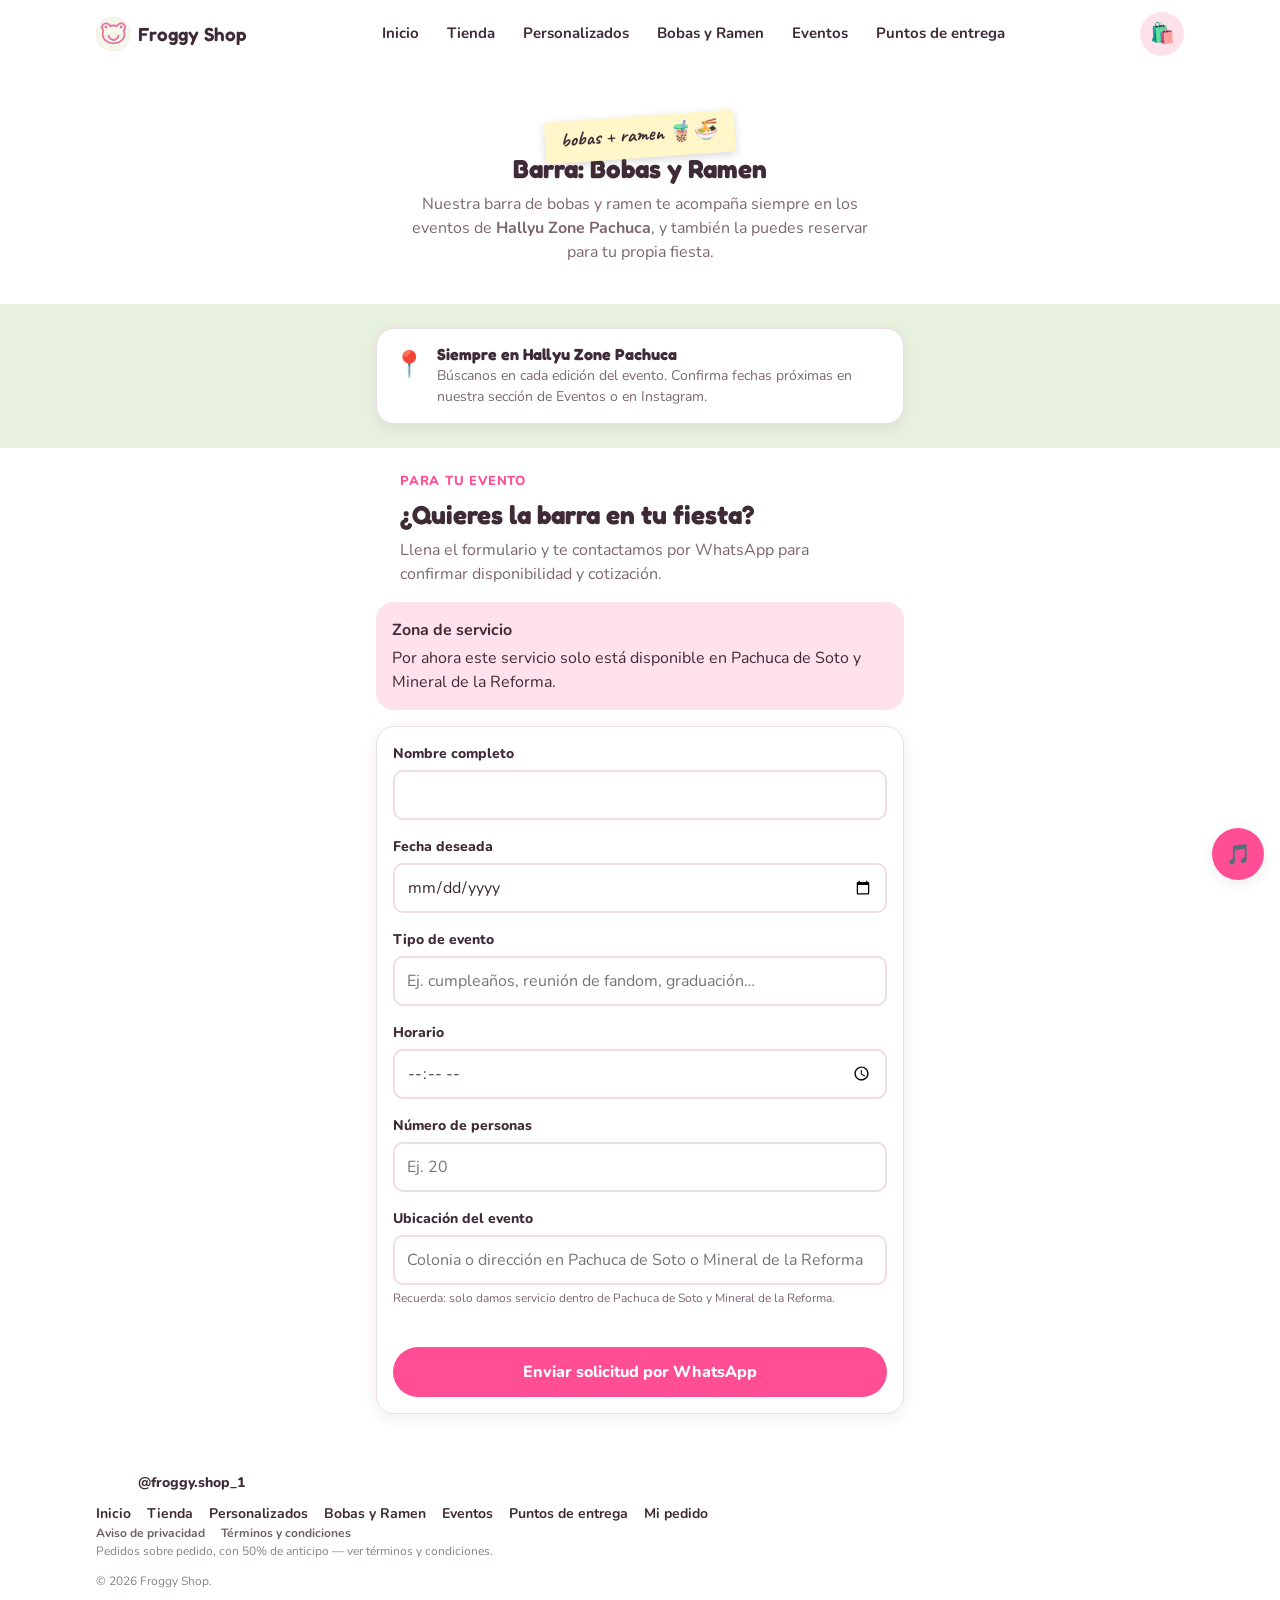
==== bobas-ramen.html @ 141c6e65 "Add files via upload" ====
<!DOCTYPE html>
<html lang="es">
<head>
<meta charset="UTF-8">
<meta name="viewport" content="width=device-width, initial-scale=1.0">
<title>Barra: Bobas y Ramen — Froggy Shop</title>
<meta name="description" content="La barra de Bobas y Ramen de Froggy Shop: siempre en los eventos de Hallyu Zone Pachuca, y disponible para tu fiesta en Pachuca de Soto y Mineral de la Reforma.">
<link rel="icon" href="assets/logo-froggyshop.jpeg">
<link rel="stylesheet" href="css/styles.css">
</head>
<body>

<header id="site-header"></header>

<main>
  <section class="section" style="padding-bottom: var(--space-4);">
    <div class="container app-width">
      <div class="hero__sticker-wrap" style="justify-content:center;">
        <span class="sticker">bobas + ramen 🧋🍜</span>
      </div>
      <div class="section-head">
        <h2>Barra: Bobas y Ramen</h2>
        <p>Nuestra barra de bobas y ramen te acompaña siempre en los eventos de <strong>Hallyu Zone Pachuca</strong>, y también la puedes reservar para tu propia fiesta.</p>
      </div>
    </div>
  </section>

  <section class="section section--mint" style="padding-top: var(--space-5); padding-bottom: var(--space-5);">
    <div class="container app-width">
      <div class="card" style="display:flex; gap: var(--space-3); align-items:flex-start;">
        <span style="font-size:26px;">📍</span>
        <div>
          <h3 style="font-size:16px; margin-bottom:2px;">Siempre en Hallyu Zone Pachuca</h3>
          <p style="margin:0; color:var(--ink-soft); font-size:14px;">Búscanos en cada edición del evento. Confirma fechas próximas en nuestra sección de <a href="eventos.html">Eventos</a> o en Instagram.</p>
        </div>
      </div>
    </div>
  </section>

  <section class="section" style="padding-top: var(--space-5);">
    <div class="container app-width">
      <div class="section-head" style="text-align:left; margin-bottom: var(--space-4);">
        <span class="eyebrow">Para tu evento</span>
        <h2>¿Quieres la barra en tu fiesta?</h2>
        <p>Llena el formulario y te contactamos por WhatsApp para confirmar disponibilidad y cotización.</p>
      </div>

      <div class="policy-callout" style="margin-bottom: var(--space-4);">
        <strong>Zona de servicio</strong>
        Por ahora este servicio solo está disponible en Pachuca de Soto y Mineral de la Reforma.
      </div>

      <form id="bobas-form" class="card" novalidate>
        <div class="form-field">
          <label for="b-name">Nombre completo</label>
          <input type="text" id="b-name" required autocomplete="name">
          <span class="error" id="err-b-name" hidden>Escribe tu nombre.</span>
        </div>

        <div class="form-field">
          <label for="b-date">Fecha deseada</label>
          <input type="date" id="b-date" required>
          <span class="error" id="err-b-date" hidden>Elige una fecha.</span>
        </div>

        <div class="form-field">
          <label for="b-event-type">Tipo de evento</label>
          <input type="text" id="b-event-type" placeholder="Ej. cumpleaños, reunión de fandom, graduación…">
        </div>

        <div class="form-field">
          <label for="b-time">Horario</label>
          <input type="time" id="b-time">
        </div>

        <div class="form-field">
          <label for="b-guests">Número de personas</label>
          <input type="number" id="b-guests" min="1" placeholder="Ej. 20">
        </div>

        <div class="form-field">
          <label for="b-location">Ubicación del evento</label>
          <input type="text" id="b-location" placeholder="Colonia o dirección en Pachuca de Soto o Mineral de la Reforma" required>
          <span class="error" id="err-b-location" hidden>Cuéntanos dónde será tu evento.</span>
          <p class="hint">Recuerda: solo damos servicio dentro de Pachuca de Soto y Mineral de la Reforma.</p>
        </div>

        <button type="submit" class="btn btn--primary btn--block" style="margin-top: var(--space-3);">Enviar solicitud por WhatsApp</button>
      </form>
    </div>
  </section>
</main>

<footer id="site-footer"></footer>

<script src="js/config.js"></script>
<script src="js/products.js"></script>
<script src="js/events.js"></script>
<script src="js/delivery.js"></script>
<script src="js/cart.js"></script>
<script src="js/ui.js"></script>
<script src="js/orders.js"></script>
<script>
  document.addEventListener("DOMContentLoaded", () => {
    UI.renderHeader("bobas-ramen");
    UI.renderFooter();
    document.getElementById("bobas-form").addEventListener("submit", handleSubmit);
  });

  function toggleFieldError(inputId, errorId, show) {
    document.getElementById(inputId).classList.toggle("has-error", show);
    document.getElementById(errorId).hidden = !show;
  }

  function handleSubmit(e) {
    e.preventDefault();
    const name = document.getElementById("b-name").value.trim();
    const date = document.getElementById("b-date").value;
    const location = document.getElementById("b-location").value.trim();

    let valid = true;
    toggleFieldError("b-name", "err-b-name", name.length === 0);
    if (name.length === 0) valid = false;

    toggleFieldError("b-date", "err-b-date", date.length === 0);
    if (date.length === 0) valid = false;

    toggleFieldError("b-location", "err-b-location", location.length === 0);
    if (location.length === 0) valid = false;

    if (!valid) return;

    const eventType = document.getElementById("b-event-type").value.trim();
    const time = document.getElementById("b-time").value;
    const guests = document.getElementById("b-guests").value;

    const lines = [];
    lines.push("Hola Froggy Shop, quiero reservar la barra de Bobas y Ramen para mi evento.");
    lines.push("");
    lines.push(`Nombre: ${name}`);
    lines.push(`Fecha deseada: ${date}`);
    if (eventType) lines.push(`Tipo de evento: ${eventType}`);
    if (time) lines.push(`Horario: ${time}`);
    if (guests) lines.push(`Número de personas: ${guests}`);
    lines.push(`Ubicación: ${location}`);
    lines.push("");
    lines.push("Quedo al pendiente de la disponibilidad y cotización.");

    window.open(OrdersAPI.whatsappUrl(lines.join("\n")), "_blank");
  }
</script>
</body>
</html>
---- css/styles.css ----
/* =========================================================
   FROGGY SHOP — SISTEMA DE DISEÑO
   Kawaii + boutique + K-Pop + limpio + moderno
   Mobile-first (320 / 360 / 390 / 430 → tablet → desktop)
   ========================================================= */

@import url('https://fonts.googleapis.com/css2?family=Fredoka:wght@500;600;700&family=Nunito:wght@400;600;700;800&family=Caveat:wght@600;700&display=swap');

:root{
  /* ---- Paleta (rosa dominante, verde-crema secundario) ---- */
  --pink-soft:   #FFE1EC;
  --pink:        #FF9FC4;
  --pink-strong: #FF4E93;
  --cream:       #FBF8EC;
  --mint:        #E7F1DE;
  --white:       #FFFFFF;
  --ink:         #3E2B36;
  --ink-soft:    #7C6672;
  --line:        #F0DCE4;
  --success:     #5E9E6C;
  --warn:        #C97A2B;

  /* ---- Tipografía ---- */
  --font-display: 'Fredoka', system-ui, sans-serif;
  --font-body:    'Nunito', system-ui, sans-serif;
  --font-note:    'Caveat', cursive;

  /* ---- Espaciado ---- */
  --space-1: 4px;
  --space-2: 8px;
  --space-3: 12px;
  --space-4: 16px;
  --space-5: 24px;
  --space-6: 32px;
  --space-7: 48px;
  --space-8: 64px;

  /* ---- Forma ---- */
  --radius-s: 10px;
  --radius-m: 18px;
  --radius-l: 28px;
  --radius-pill: 999px;

  /* ---- Sombra suave (evitar sombras pesadas) ---- */
  --shadow-card: 0 4px 14px rgba(62, 43, 54, 0.08);
  --shadow-sticker: 0 3px 8px rgba(62, 43, 54, 0.18);

  --max-content: 480px; /* ancho "de app" centrado en pantallas grandes para lo mobile-first */
  --max-wide: 1120px;
}

*{ box-sizing: border-box; }
html{ -webkit-text-size-adjust: 100%; }
body{
  margin: 0;
  font-family: var(--font-body);
  color: var(--ink);
  background: var(--white);
  line-height: 1.5;
  overflow-x: hidden;
  -webkit-font-smoothing: antialiased;
}
img{ max-width: 100%; display: block; }
a{ color: inherit; text-decoration: none; }
button{ font-family: inherit; }
h1,h2,h3{ font-family: var(--font-display); margin: 0 0 var(--space-2); line-height: 1.15; }
p{ margin: 0 0 var(--space-3); }
ul{ margin: 0; padding: 0; list-style: none; }

/* Foco visible siempre (accesibilidad) */
:focus-visible{
  outline: 3px solid var(--pink-strong);
  outline-offset: 2px;
  border-radius: 4px;
}

@media (prefers-reduced-motion: reduce){
  *{ animation-duration: 0.001ms !important; transition-duration: 0.001ms !important; }
}

/* ---------- Utilidades de layout ---------- */
.container{
  width: 100%;
  max-width: var(--max-wide);
  margin: 0 auto;
  padding: 0 var(--space-4);
}
.app-width{
  width: 100%;
  max-width: 560px;
  margin: 0 auto;
}
.section{
  padding: var(--space-7) var(--space-4);
}
.section--cream{ background: var(--cream); }
.section--mint{ background: var(--mint); }
.section--pink{ background: var(--pink-soft); }
.eyebrow{
  font-family: var(--font-body);
  font-weight: 800;
  font-size: 13px;
  letter-spacing: .06em;
  text-transform: uppercase;
  color: var(--pink-strong);
  margin-bottom: var(--space-2);
  display: block;
}
.section-head{
  text-align: center;
  max-width: 480px;
  margin: 0 auto var(--space-5);
}
.section-head h2{ font-size: 26px; }
.section-head p{ color: var(--ink-soft); margin-bottom: 0; }

/* ---------- Header ---------- */
.site-header{
  position: sticky;
  top: 0;
  z-index: 50;
  background: rgba(255,255,255,0.94);
  backdrop-filter: blur(6px);
  border-bottom: 1px solid var(--line);
}
.site-header__bar{
  max-width: var(--max-wide);
  margin: 0 auto;
  display: flex;
  align-items: center;
  justify-content: space-between;
  padding: var(--space-3) var(--space-4);
  gap: var(--space-3);
}
.brand{
  display: flex;
  align-items: center;
  gap: var(--space-2);
  font-family: var(--font-display);
  font-weight: 600;
  font-size: 19px;
  color: var(--ink);
}
.brand__mark{
  width: 34px; height: 34px;
  border-radius: var(--radius-pill);
  background: var(--pink);
  display: flex; align-items: center; justify-content: center;
  font-size: 18px;
  flex-shrink: 0;
}
.header-actions{ display: flex; align-items: center; gap: var(--space-2); }
.icon-btn{
  position: relative;
  width: 44px; height: 44px;
  display: flex; align-items: center; justify-content: center;
  border-radius: var(--radius-pill);
  background: var(--pink-soft);
  border: none;
  font-size: 20px;
  cursor: pointer;
}
.icon-btn__badge{
  position: absolute;
  top: -2px; right: -2px;
  min-width: 18px; height: 18px;
  padding: 0 4px;
  border-radius: var(--radius-pill);
  background: var(--pink-strong);
  color: white;
  font-size: 11px;
  font-weight: 800;
  display: flex; align-items: center; justify-content: center;
  border: 2px solid var(--white);
}
.nav-desktop{ display: none; gap: var(--space-5); font-weight: 700; font-size: 15px; }
.nav-desktop a{ padding: 6px 2px; border-bottom: 2px solid transparent; }
.nav-desktop a:hover{ border-color: var(--pink-strong); }

.mobile-menu{
  display: none;
  flex-direction: column;
  background: var(--white);
  border-bottom: 1px solid var(--line);
  padding: var(--space-2) var(--space-4) var(--space-4);
}
.mobile-menu.is-open{ display: flex; }
.mobile-menu a{
  padding: var(--space-3) var(--space-2);
  font-weight: 700;
  border-bottom: 1px solid var(--line);
}
.menu-toggle{ display: flex; }

@media (min-width: 860px){
  .nav-desktop{ display: flex; }
  .menu-toggle{ display: none; }
  .mobile-menu{ display: none !important; }
}

/* ---------- Botones ---------- */
.btn{
  display: inline-flex;
  align-items: center;
  justify-content: center;
  gap: var(--space-2);
  min-height: 50px;
  padding: 0 var(--space-5);
  border-radius: var(--radius-pill);
  font-family: var(--font-body);
  font-weight: 800;
  font-size: 16px;
  border: 2px solid transparent;
  cursor: pointer;
  text-align: center;
  transition: transform .12s ease, opacity .12s ease;
  width: 100%;
}
.btn:active{ transform: scale(0.98); }
@media (min-width: 480px){ .btn{ width: auto; } }
.btn--primary{ background: var(--pink-strong); color: var(--white); }
.btn--secondary{ background: var(--white); color: var(--pink-strong); border-color: var(--pink-strong); }
.btn--ghost{ background: transparent; color: var(--ink); border-color: var(--line); }
.btn--whatsapp{ background: #3FBE5D; color: var(--white); }
.btn--block{ width: 100%; }
.btn--sm{ min-height: 40px; padding: 0 var(--space-4); font-size: 14px; }
.btn[disabled]{ opacity: .5; cursor: not-allowed; }

/* ---------- Sticker / nota estilo scrapbook (elemento de firma) ---------- */
.sticker{
  display: inline-block;
  font-family: var(--font-note);
  font-weight: 700;
  font-size: 20px;
  color: var(--ink);
  background: #FFF6C9;
  padding: 4px 16px 8px;
  border-radius: 4px;
  box-shadow: var(--shadow-sticker);
  transform: rotate(-4deg);
}
.sticker--pink{ background: var(--pink-soft); }
.sticker--mint{ background: var(--mint); }

/* ---------- Chips de categoría ---------- */
.chip-row{
  display: flex;
  gap: var(--space-2);
  overflow-x: auto;
  padding: var(--space-1) 0 var(--space-2);
  scrollbar-width: none;
}
.chip-row::-webkit-scrollbar{ display: none; }
.chip{
  flex-shrink: 0;
  padding: 10px 18px;
  border-radius: var(--radius-pill);
  background: var(--white);
  border: 2px solid var(--line);
  font-weight: 800;
  font-size: 14px;
  white-space: nowrap;
  cursor: pointer;
}
.chip.is-active, .chip:hover{ background: var(--pink-strong); color: var(--white); border-color: var(--pink-strong); }

/* ---------- Grid de productos ---------- */
.product-grid{
  display: grid;
  grid-template-columns: repeat(2, 1fr);
  gap: var(--space-4);
}
@media (min-width: 700px){ .product-grid{ grid-template-columns: repeat(3, 1fr); } }
@media (min-width: 1000px){ .product-grid{ grid-template-columns: repeat(4, 1fr); } }

.product-card{
  background: var(--white);
  border-radius: var(--radius-m);
  border: 1px solid var(--line);
  overflow: hidden;
  display: flex;
  flex-direction: column;
  box-shadow: var(--shadow-card);
}
.product-card__media{ position: relative; aspect-ratio: 1 / 1; background: var(--mint); overflow: hidden; }
.product-card__media img{ width: 100%; height: 100%; object-fit: cover; }
.product-card__badge{
  position: absolute; top: 8px; left: 8px;
  background: var(--pink-strong); color: white;
  font-size: 11px; font-weight: 800;
  padding: 4px 10px; border-radius: var(--radius-pill);
}
.product-card__body{ padding: var(--space-3); display: flex; flex-direction: column; gap: 4px; flex: 1; }
.product-card__cat{ font-size: 11px; font-weight: 800; letter-spacing: .04em; text-transform: uppercase; color: var(--ink-soft); }
.product-card__name{ font-family: var(--font-display); font-weight: 600; font-size: 16px; }
.product-card__price{ font-weight: 800; color: var(--pink-strong); font-size: 15px; margin-top: auto; }
.product-card__min{ font-size: 12px; color: var(--ink-soft); }

/* ---------- Placeholder de foto (cuando no hay fotografía real) ---------- */
.photo-placeholder{
  width: 100%; height: 100%;
  display: flex; flex-direction: column; align-items: center; justify-content: center;
  gap: 4px;
  background: repeating-linear-gradient(135deg, var(--mint), var(--mint) 10px, #DEEBD3 10px, #DEEBD3 20px);
  color: var(--ink-soft);
  text-align: center;
  padding: var(--space-2);
}
.photo-placeholder__icon{ font-size: 28px; }
.photo-placeholder__label{ font-size: 11px; font-weight: 800; text-transform: uppercase; letter-spacing: .03em; }

/* ---------- Hero ---------- */
.hero{
  padding: var(--space-6) var(--space-4) var(--space-7);
  background: linear-gradient(180deg, var(--pink-soft) 0%, var(--white) 100%);
  position: relative;
}
.hero__inner{ max-width: var(--max-wide); margin: 0 auto; display: flex; flex-direction: column; gap: var(--space-5); align-items: center; text-align: center; }
.hero__sticker-wrap{ display: flex; justify-content: center; margin-bottom: -4px; }
.hero h1{ font-size: 32px; max-width: 340px; }
.hero p.lead{ color: var(--ink-soft); font-size: 16px; max-width: 320px; }
.hero__actions{ display: flex; flex-direction: column; gap: var(--space-3); width: 100%; max-width: 320px; }
.hero__media{
  width: 100%; max-width: 340px;
  aspect-ratio: 4/3;
  border-radius: var(--radius-l);
  overflow: hidden;
  box-shadow: var(--shadow-card);
}
@media (min-width: 860px){
  .hero__inner{ flex-direction: row; text-align: left; align-items: center; }
  .hero__text{ flex: 1; }
  .hero__sticker-wrap{ justify-content: flex-start; }
  .hero h1{ max-width: 480px; }
  .hero p.lead{ max-width: 420px; }
  .hero__actions{ flex-direction: row; max-width: none; }
  .hero__media{ flex: 1; max-width: 420px; }
}

/* ---------- Banner (personalizados / eventos) ---------- */
.banner{
  border-radius: var(--radius-l);
  padding: var(--space-6) var(--space-5);
  display: flex;
  flex-direction: column;
  gap: var(--space-3);
  align-items: flex-start;
}
.banner--pink{ background: var(--pink-strong); color: var(--white); }
.banner--mint{ background: var(--mint); color: var(--ink); }
.banner h3{ font-size: 22px; }
.banner p{ opacity: .9; }

/* ---------- Info de entrega / footer strip ---------- */
.info-strip{
  display: grid;
  gap: var(--space-4);
  grid-template-columns: 1fr;
}
@media (min-width: 700px){ .info-strip{ grid-template-columns: repeat(3, 1fr); } }
.info-card{
  background: var(--white);
  border: 1px solid var(--line);
  border-radius: var(--radius-m);
  padding: var(--space-4);
  display: flex;
  gap: var(--space-3);
  align-items: flex-start;
}
.info-card__icon{ font-size: 22px; }
.info-card h4{ font-size: 15px; margin: 0 0 2px; }
.info-card p{ font-size: 13px; color: var(--ink-soft); margin: 0; }

/* ---------- Footer ---------- */
.site-footer{
  background: var(--ink);
  color: #F3E6EC;
  padding: var(--space-6) var(--space-4) var(--space-5);
}
.site-footer .container{ display: flex; flex-direction: column; gap: var(--space-4); }
.site-footer a{ color: #F3E6EC; }
.footer-links{ display: flex; flex-wrap: wrap; gap: var(--space-4); font-weight: 700; font-size: 14px; }
.footer-note{ font-size: 12px; opacity: .6; }
.social-pill{
  display: inline-flex; align-items: center; gap: 8px;
  background: rgba(255,255,255,0.08);
  padding: 10px 16px; border-radius: var(--radius-pill);
  font-weight: 800; font-size: 14px; width: fit-content;
}

/* ---------- Formularios ---------- */
.form-field{ margin-bottom: var(--space-4); display: flex; flex-direction: column; gap: 6px; }
.form-field label{ font-weight: 800; font-size: 14px; }
.form-field .hint{ font-size: 12px; color: var(--ink-soft); margin-top: -2px; }
.form-field .error{ font-size: 13px; color: #C23B5A; font-weight: 700; }
input, select, textarea{
  min-height: 50px;
  padding: 0 var(--space-3);
  border-radius: var(--radius-s);
  border: 2px solid var(--line);
  font-family: var(--font-body);
  font-size: 16px;
  color: var(--ink);
  background: var(--white);
  width: 100%;
}
textarea{ min-height: 100px; padding: var(--space-3); resize: vertical; }
input:focus, select:focus, textarea:focus{ border-color: var(--pink-strong); }
input.has-error, select.has-error, textarea.has-error{ border-color: #C23B5A; }
.radio-row{ display: flex; gap: var(--space-3); flex-wrap: wrap; }
.radio-card{
  flex: 1;
  min-width: 140px;
  border: 2px solid var(--line);
  border-radius: var(--radius-m);
  padding: var(--space-3);
  display: flex; align-items: center; gap: var(--space-2);
  cursor: pointer;
  font-weight: 700;
}
.radio-card input{ width: auto; min-height: auto; accent-color: var(--pink-strong); }
.radio-card.is-selected{ border-color: var(--pink-strong); background: var(--pink-soft); }

/* ---------- Cantidad ---------- */
.qty-control{ display: flex; align-items: center; gap: var(--space-3); }
.qty-btn{
  width: 40px; height: 40px;
  border-radius: var(--radius-pill);
  border: 2px solid var(--line);
  background: var(--white);
  font-size: 18px; font-weight: 800;
  cursor: pointer;
  display: flex; align-items: center; justify-content: center;
}
.qty-value{ min-width: 44px; text-align: center; font-weight: 800; font-size: 17px; }

/* ---------- Estados ---------- */
.empty-state{
  text-align: center;
  padding: var(--space-7) var(--space-4);
  color: var(--ink-soft);
}
.empty-state__icon{ font-size: 42px; display: block; margin-bottom: var(--space-3); }
.empty-state h3{ color: var(--ink); font-size: 18px; }
.loading-state{ text-align: center; padding: var(--space-6); color: var(--ink-soft); font-weight: 700; }
.error-state{ text-align: center; padding: var(--space-6); color: #C23B5A; font-weight: 700; }

/* ---------- Tarjetas de resumen / pedido ---------- */
.order-line{
  display: flex;
  gap: var(--space-3);
  padding: var(--space-3) 0;
  border-bottom: 1px solid var(--line);
}
.order-line__media{ width: 64px; height: 64px; border-radius: var(--radius-s); overflow: hidden; flex-shrink: 0; background: var(--mint); }
.order-line__media img{ width: 100%; height: 100%; object-fit: cover; }
.order-line__info{ flex: 1; min-width: 0; }
.order-line__name{ font-weight: 800; font-size: 15px; }
.order-line__meta{ font-size: 13px; color: var(--ink-soft); }
.order-line__actions{ display: flex; align-items: center; justify-content: space-between; margin-top: 6px; }
.link-remove{ font-size: 13px; font-weight: 800; color: #C23B5A; background: none; border: none; cursor: pointer; padding: 8px 0; }

.summary-row{ display: flex; justify-content: space-between; padding: 6px 0; font-size: 15px; }
.summary-row--total{ font-weight: 800; font-size: 18px; border-top: 2px solid var(--line); margin-top: var(--space-2); padding-top: var(--space-3); }
.summary-note{
  background: var(--mint);
  border-radius: var(--radius-s);
  padding: var(--space-3);
  font-size: 13px;
  color: var(--ink-soft);
  margin-top: var(--space-3);
}

/* ---------- Barra flotante inferior (mobile) ---------- */
.sticky-cta{
  position: sticky;
  bottom: 0;
  z-index: 40;
  background: var(--white);
  border-top: 1px solid var(--line);
  padding: var(--space-3) var(--space-4);
  padding-bottom: max(var(--space-3), env(safe-area-inset-bottom));
}

/* ---------- Badges de estado ---------- */
.status-badge{
  display: inline-flex; align-items: center; gap: 6px;
  font-size: 12px; font-weight: 800;
  padding: 4px 10px; border-radius: var(--radius-pill);
  background: var(--mint); color: var(--success);
}

/* ---------- Genérico: tarjeta simple ---------- */
.card{
  background: var(--white);
  border: 1px solid var(--line);
  border-radius: var(--radius-m);
  padding: var(--space-4);
  box-shadow: var(--shadow-card);
}

/* ---------- Contenido legal (Aviso de privacidad / Términos) ---------- */
.legal-content h2{ font-size: 20px; margin-top: var(--space-6); }
.legal-content h2:first-child{ margin-top: 0; }
.legal-content h3{ font-size: 16px; margin-top: var(--space-4); }
.legal-content p, .legal-content li{ font-size: 15px; color: var(--ink); }
.legal-content ul{ list-style: disc; padding-left: 20px; margin-bottom: var(--space-3); }
.legal-content li{ margin-bottom: 6px; }
.legal-updated{ font-size: 13px; color: var(--ink-soft); margin-bottom: var(--space-5); }
.policy-callout{
  background: var(--pink-soft);
  border-radius: var(--radius-m);
  padding: var(--space-4);
  margin: var(--space-4) 0;
}
.policy-callout strong{ display:block; margin-bottom: 4px; }

/* ---------- Mapas embebidos ---------- */
.map-embed{
  width: 100%;
  aspect-ratio: 16/10;
  border: 0;
  border-radius: var(--radius-m);
  overflow: hidden;
}
.map-embed iframe{ width: 100%; height: 100%; border: 0; }
.delivery-point-card{
  border: 1px solid var(--line);
  border-radius: var(--radius-m);
  overflow: hidden;
  background: var(--white);
  box-shadow: var(--shadow-card);
  margin-bottom: var(--space-5);
}
.delivery-point-card__body{ padding: var(--space-4); display:flex; flex-direction: column; gap: 6px; }
.delivery-point-card__name{ font-family: var(--font-display); font-weight: 600; font-size: 17px; }
.cost-badge{
  display: inline-flex; align-items:center; gap:4px;
  font-size: 12px; font-weight: 800;
  padding: 3px 10px; border-radius: var(--radius-pill);
  width: fit-content;
}
.cost-badge--free{ background: var(--mint); color: var(--success); }
.cost-badge--extra{ background: #FFEAD1; color: var(--warn); }

/* ---------- Selector de punto/método de entrega en el checkout ---------- */
.delivery-sub-options{ display:flex; flex-direction:column; gap: var(--space-2); margin-top: var(--space-2); }
.delivery-sub-card{
  display:flex; align-items:center; justify-content: space-between; gap: var(--space-3);
  border: 2px solid var(--line);
  border-radius: var(--radius-m);
  padding: var(--space-3);
  cursor: pointer;
}
.delivery-sub-card.is-selected{ border-color: var(--pink-strong); background: var(--pink-soft); }
.delivery-sub-card input{ width:auto; min-height:auto; accent-color: var(--pink-strong); }
.delivery-sub-card__label{ display:flex; align-items:center; gap: var(--space-2); font-weight: 700; font-size: 14px; }
.delivery-sub-card__cost{ font-weight: 800; font-size: 13px; color: var(--ink-soft); white-space: nowrap; }
.dev-banner{
  background: #FFF3CF;
  color: #6B5015;
  font-size: 13px;
  font-weight: 700;
  text-align: center;
  padding: var(--space-2) var(--space-4);
}

/* ---------- Badge 'Foto de referencia' ---------- */
.product-card__badge--ref{
  left: auto;
  right: 8px;
  background: var(--ink);
  opacity: 0.85;
}
.hero__media{ position: relative; }

/* ---------- Reproductor de música flotante ---------- */
.music-toggle{
  position: fixed;
  bottom: 20px;
  right: 16px;
  width: 52px;
  height: 52px;
  border-radius: var(--radius-pill);
  background: var(--pink-strong);
  color: var(--white);
  border: none;
  font-size: 20px;
  display: flex;
  align-items: center;
  justify-content: center;
  box-shadow: var(--shadow-card);
  cursor: pointer;
  z-index: 60;
}
.music-toggle--raised{ bottom: 92px; }
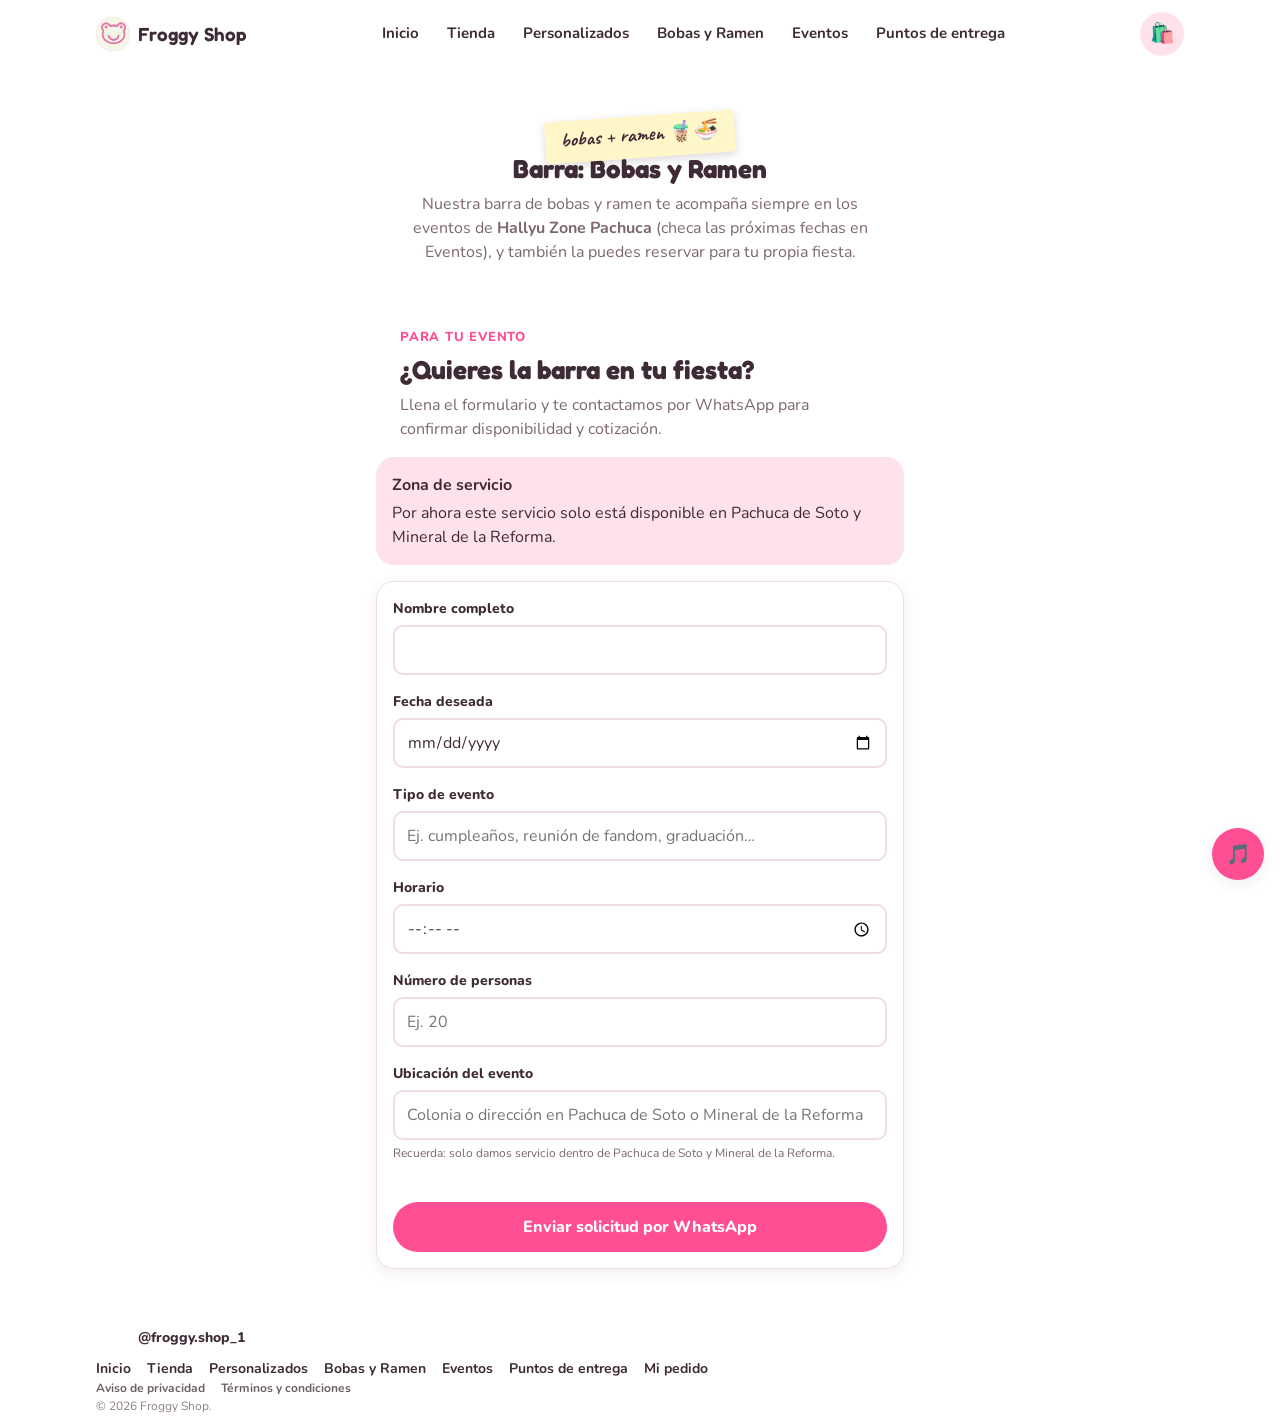
==== commit 7a08a6a2: "Add files via upload" ====
--- a/bobas-ramen.html
+++ b/bobas-ramen.html
@@ -20,19 +20,7 @@
       </div>
       <div class="section-head">
         <h2>Barra: Bobas y Ramen</h2>
-        <p>Nuestra barra de bobas y ramen te acompaña siempre en los eventos de <strong>Hallyu Zone Pachuca</strong>, y también la puedes reservar para tu propia fiesta.</p>
-      </div>
-    </div>
-  </section>
-
-  <section class="section section--mint" style="padding-top: var(--space-5); padding-bottom: var(--space-5);">
-    <div class="container app-width">
-      <div class="card" style="display:flex; gap: var(--space-3); align-items:flex-start;">
-        <span style="font-size:26px;">📍</span>
-        <div>
-          <h3 style="font-size:16px; margin-bottom:2px;">Siempre en Hallyu Zone Pachuca</h3>
-          <p style="margin:0; color:var(--ink-soft); font-size:14px;">Búscanos en cada edición del evento. Confirma fechas próximas en nuestra sección de <a href="eventos.html">Eventos</a> o en Instagram.</p>
-        </div>
+        <p>Nuestra barra de bobas y ramen te acompaña siempre en los eventos de <strong>Hallyu Zone Pachuca</strong> (checa las próximas fechas en <a href="eventos.html">Eventos</a>), y también la puedes reservar para tu propia fiesta.</p>
       </div>
     </div>
   </section>
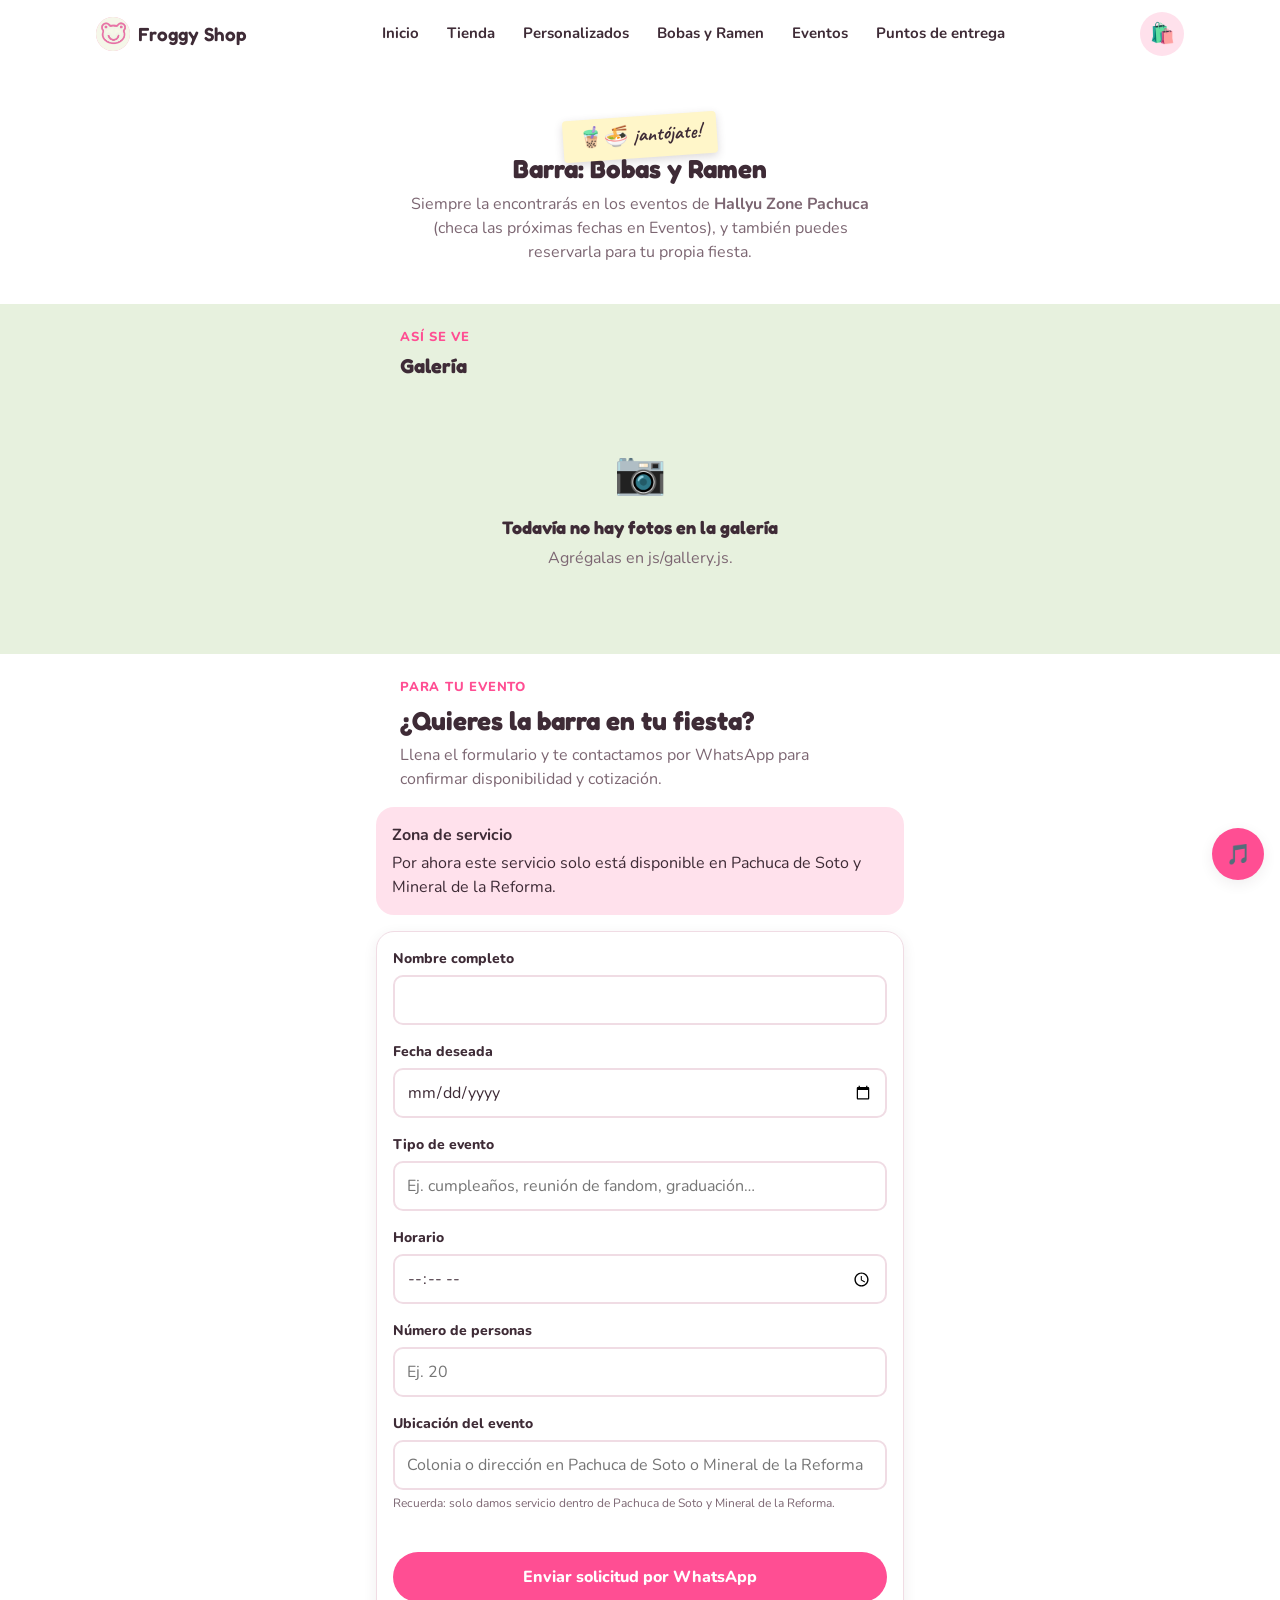
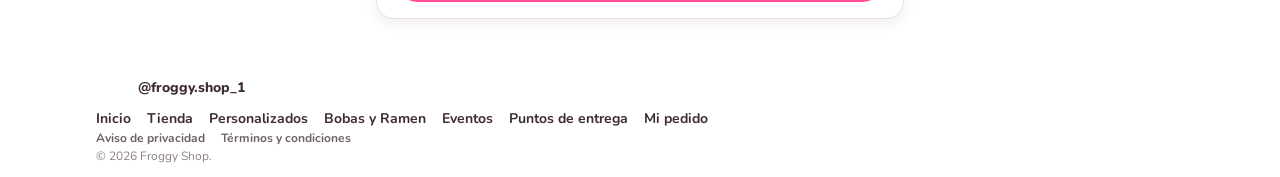
==== commit 07863ec5: "Add files via upload" ====
--- a/bobas-ramen.html
+++ b/bobas-ramen.html
@@ -16,12 +16,22 @@
   <section class="section" style="padding-bottom: var(--space-4);">
     <div class="container app-width">
       <div class="hero__sticker-wrap" style="justify-content:center;">
-        <span class="sticker">bobas + ramen 🧋🍜</span>
+        <span class="sticker">🧋🍜 ¡antójate!</span>
       </div>
       <div class="section-head">
         <h2>Barra: Bobas y Ramen</h2>
-        <p>Nuestra barra de bobas y ramen te acompaña siempre en los eventos de <strong>Hallyu Zone Pachuca</strong> (checa las próximas fechas en <a href="eventos.html">Eventos</a>), y también la puedes reservar para tu propia fiesta.</p>
+        <p>Siempre la encontrarás en los eventos de <strong>Hallyu Zone Pachuca</strong> (checa las próximas fechas en <a href="eventos.html">Eventos</a>), y también puedes reservarla para tu propia fiesta.</p>
       </div>
+    </div>
+  </section>
+
+  <section class="section section--mint" style="padding-top: var(--space-5); padding-bottom: var(--space-5);">
+    <div class="container app-width">
+      <div class="section-head" style="text-align:left; margin-bottom: var(--space-4);">
+        <span class="eyebrow">Así se ve</span>
+        <h2 style="font-size:20px;">Galería</h2>
+      </div>
+      <div id="gallery-wrap"></div>
     </div>
   </section>
 
@@ -84,15 +94,30 @@
 <script src="js/config.js"></script>
 <script src="js/products.js"></script>
 <script src="js/events.js"></script>
+<script src="js/gallery.js"></script>
 <script src="js/delivery.js"></script>
 <script src="js/cart.js"></script>
 <script src="js/ui.js"></script>
 <script src="js/orders.js"></script>
 <script>
+  function renderGalleryItem(g) {
+    return `
+      <div class="gallery-item">
+        <img src="${g.src}" alt="${g.caption || 'Foto de la barra de Bobas y Ramen'}" loading="lazy"
+             onerror="this.closest('.gallery-item').innerHTML = UI.photoPlaceholder()">
+        ${g.caption ? `<span class="gallery-item__caption">${g.caption}</span>` : ""}
+      </div>`;
+  }
+
   document.addEventListener("DOMContentLoaded", () => {
     UI.renderHeader("bobas-ramen");
     UI.renderFooter();
     document.getElementById("bobas-form").addEventListener("submit", handleSubmit);
+
+    const images = GalleryAPI.images();
+    document.getElementById("gallery-wrap").innerHTML = images.length
+      ? `<div class="gallery-grid">${images.map(renderGalleryItem).join("")}</div>`
+      : `<div class="empty-state"><span class="empty-state__icon">📷</span><h3>Todavía no hay fotos en la galería</h3><p>Agrégalas en js/gallery.js.</p></div>`;
   });
 
   function toggleFieldError(inputId, errorId, show) {
--- a/css/styles.css
+++ b/css/styles.css
@@ -594,3 +594,35 @@
   z-index: 60;
 }
 .music-toggle--raised{ bottom: 92px; }
+
+/* ---------- Galería de fotos ---------- */
+.gallery-grid{
+  display: grid;
+  grid-template-columns: repeat(2, 1fr);
+  gap: var(--space-3);
+}
+@media (min-width: 700px){ .gallery-grid{ grid-template-columns: repeat(4, 1fr); } }
+.gallery-item{
+  aspect-ratio: 1/1;
+  border-radius: var(--radius-m);
+  overflow: hidden;
+  position: relative;
+  background: var(--mint);
+}
+.gallery-item img{ width:100%; height:100%; object-fit:cover; }
+.gallery-item__caption{
+  position:absolute; left:0; right:0; bottom:0;
+  background: linear-gradient(180deg, transparent, rgba(0,0,0,0.55));
+  color:white; font-size:12px; font-weight:700;
+  padding: 6px 8px;
+}
+
+/* ---------- Video destacado ---------- */
+.video-frame{
+  width: 100%;
+  aspect-ratio: 16/9;
+  border-radius: var(--radius-m);
+  overflow: hidden;
+  background: var(--ink);
+}
+.video-frame video{ width:100%; height:100%; object-fit:cover; }
